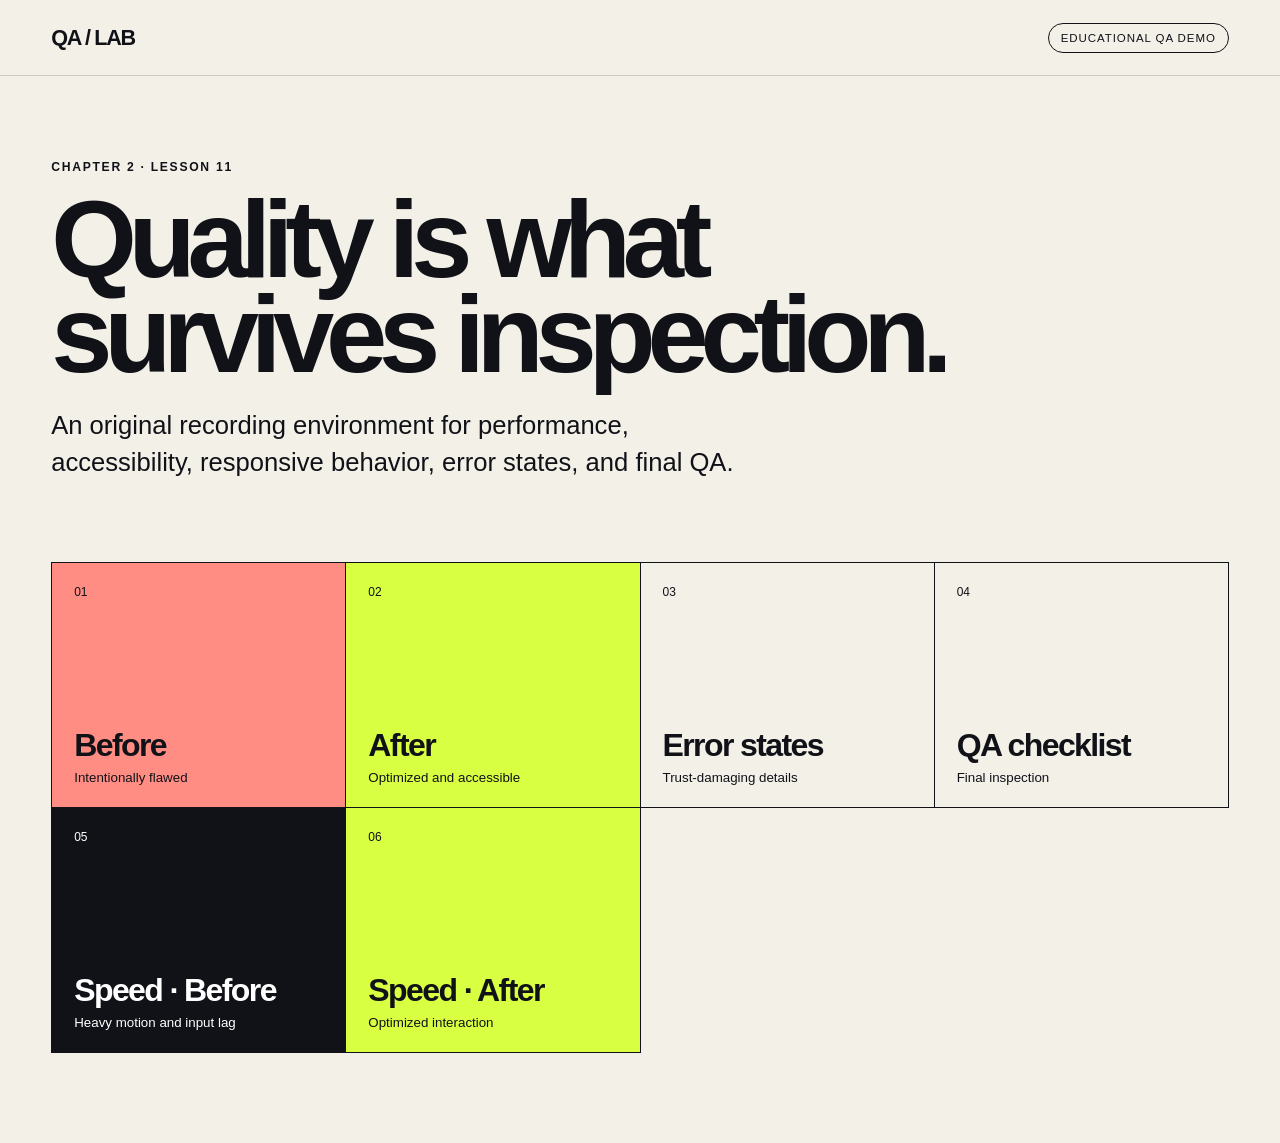
==== index.html @ 867ff60d "Add PageSpeed before and after comparison (index.html)" ====
<!doctype html>
<html lang="en">
<head>
  <meta charset="utf-8">
  <meta name="viewport" content="width=device-width, initial-scale=1">
  <meta name="robots" content="noindex, nofollow">
  <title>Portfolio QA Demo</title>
  <link rel="stylesheet" href="styles.css">
</head>
<body>
  <header class="topbar">
    <a class="brand" href="index.html">QA / LAB</a>
    <span class="demo-label">Educational QA Demo</span>
  </header>
  <main class="landing">
    <p class="eyebrow">CHAPTER 2 · LESSON 11</p>
    <h1>Quality is what<br>survives inspection.</h1>
    <p class="lede">An original recording environment for performance, accessibility, responsive behavior, error states, and final QA.</p>
    <section class="route-grid" aria-label="Demo pages">
      <a class="route-card bad" href="before.html"><span>01</span><strong>Before</strong><small>Intentionally flawed</small></a>
      <a class="route-card good" href="after.html"><span>02</span><strong>After</strong><small>Optimized and accessible</small></a>
      <a class="route-card" href="error-states.html"><span>03</span><strong>Error states</strong><small>Trust-damaging details</small></a>
      <a class="route-card" href="qa-checklist.html"><span>04</span><strong>QA checklist</strong><small>Final inspection</small></a>
      <a class="route-card slow" href="slow-interaction.html"><span>05</span><strong>Speed · Before</strong><small>Heavy motion and input lag</small></a>
      <a class="route-card good" href="optimized-interaction.html"><span>06</span><strong>Speed · After</strong><small>Optimized interaction</small></a>
    </section>
  </main>
</body>
</html>
---- styles.css ----
:root {
  --ink: #111218;
  --paper: #f3f0e8;
  --lime: #d9ff43;
  --violet: #7a5cff;
  --red: #df3d32;
  --green: #147a49;
  --line: rgba(17, 18, 24, .18);
}
* { box-sizing: border-box; }
html { background: var(--paper); color: var(--ink); font-family: Arial, Helvetica, sans-serif; }
body { margin: 0; min-height: 100vh; }
a { color: inherit; }
.topbar { height: 76px; padding: 0 4vw; display: flex; align-items: center; justify-content: space-between; border-bottom: 1px solid var(--line); }
.brand { font-weight: 900; letter-spacing: -.06em; text-decoration: none; font-size: 1.35rem; }
.demo-label { padding: 8px 12px; border: 1px solid currentColor; border-radius: 100px; font-size: .72rem; letter-spacing: .08em; text-transform: uppercase; }
.landing, .case { padding: 8vh 4vw 10vh; }
.eyebrow { font-size: .76rem; font-weight: 800; letter-spacing: .14em; }
h1 { margin: 18px 0 24px; max-width: 1050px; font-size: clamp(3.5rem, 8.6vw, 8.5rem); line-height: .86; letter-spacing: -.075em; }
.lede { max-width: 690px; font-size: clamp(1.1rem, 2vw, 1.65rem); line-height: 1.45; }
.route-grid { margin-top: 9vh; display: grid; grid-template-columns: repeat(4, 1fr); border: solid var(--ink); border-width: 1px 0 0 1px; }
.route-card { min-height: 245px; padding: 22px; display: flex; flex-direction: column; border: solid var(--ink); border-width: 0 1px 1px 0; text-decoration: none; transition: transform .2s, background .2s; }
.route-card:hover { background: var(--lime); transform: translateY(-5px); }
.route-card.bad { background: #ff8d83; }
.route-card.good { background: var(--lime); }
.route-card.slow { background: #111218; color: #fff; }
.route-card.slow:hover { background: var(--violet); }
.route-card span { font-size: .75rem; }
.route-card strong { margin-top: auto; font-size: 2rem; letter-spacing: -.05em; }
.route-card small { margin-top: 6px; }
.case-head { display: flex; align-items: end; justify-content: space-between; gap: 30px; margin-bottom: 45px; }
.case-head h1 { font-size: clamp(3rem, 7vw, 7rem); margin-bottom: 0; }
.status-pill { flex: none; padding: 11px 16px; border-radius: 100px; font-size: .78rem; font-weight: 800; letter-spacing: .08em; }
.status-pill.fail { background: #ff8d83; }
.status-pill.pass { background: var(--lime); }
.project-shell { border: 1px solid var(--ink); background: #fff; box-shadow: 14px 14px 0 var(--ink); }
.project-nav { padding: 18px 24px; display: flex; justify-content: space-between; border-bottom: 1px solid var(--ink); font-weight: 800; }
.project-links { display: flex; gap: 24px; }
.hero { padding: 7vw 5vw; display: grid; grid-template-columns: 1.25fr .75fr; gap: 4vw; align-items: center; background: #e8e5dc; }
.hero h2 { margin: 0; font-size: clamp(3rem, 7vw, 7.2rem); line-height: .88; letter-spacing: -.07em; }
.hero p { font-size: 1.15rem; line-height: 1.55; }
.poster { min-height: 420px; background: var(--violet); display: grid; place-items: center; overflow: hidden; }
.poster-shape { width: 72%; aspect-ratio: 1; background: var(--lime); border-radius: 48% 52% 42% 58%; transform: rotate(18deg); }
.metrics { display: grid; grid-template-columns: repeat(3, 1fr); }
.metric { padding: 28px; border: solid var(--ink); border-width: 1px 1px 0 0; }
.metric b { display: block; margin-top: 18px; font-size: 2.4rem; }
.low-contrast { color: #b8b8b8; }
.form-box { margin-top: 50px; padding: 30px; border-top: 1px solid var(--line); }
.field-label { display: block; margin-bottom: 9px; font-weight: 800; }
input { width: min(100%, 520px); padding: 15px; border: 2px solid var(--ink); font: inherit; }
input:focus { outline: 4px solid rgba(122,92,255,.3); }
.error-input { border-color: var(--red); }
.error-copy { color: #b42318; font-weight: 700; margin: 9px 0; }
.primary-button { display: inline-block; margin-top: 16px; padding: 14px 20px; border: 2px solid var(--ink); background: var(--ink); color: #fff; text-decoration: none; font-weight: 800; }
.primary-button:hover { background: var(--violet); }
.comparison-grid { display: grid; grid-template-columns: 1fr 1fr; gap: 24px; }
.panel { padding: 28px; border: 1px solid var(--ink); background: #fff; }
.panel h2 { margin-top: 0; font-size: 2rem; letter-spacing: -.04em; }
.tag { display: inline-block; padding: 5px 9px; border: 1px solid currentColor; border-radius: 100px; font-size: .7rem; font-weight: 800; }
.tag.fail { color: #a6231a; background: #ffe0dc; }
.tag.pass { color: #0f673d; background: #dff8e9; }
.issue-list { display: grid; gap: 18px; margin-top: 34px; }
.issue { padding: 22px; border: 1px solid var(--line); }
.issue-row { display: flex; justify-content: space-between; gap: 18px; align-items: center; }
.coming-card { min-height: 180px; display: grid; place-items: center; background: #e8e5dc; border: 1px dashed #767676; text-align: center; }
.browser-404 { padding: 35px; background: var(--ink); color: #fff; }
.browser-404 strong { display: block; font-size: 5rem; color: var(--lime); }
.copy-edit del { color: #9e2b25; }
.copy-edit ins { color: var(--green); text-decoration: none; font-weight: 800; }
.checklist { margin-top: 45px; border-top: 1px solid var(--ink); }
.check-row { display: grid; grid-template-columns: 56px 1fr auto; align-items: center; padding: 22px 0; border-bottom: 1px solid var(--ink); }
.check-icon { width: 30px; height: 30px; display: grid; place-items: center; border-radius: 50%; background: var(--lime); font-weight: 900; }
.check-row strong { font-size: clamp(1.3rem, 3vw, 2.3rem); letter-spacing: -.04em; }
.check-row span:last-child { font-size: .75rem; font-weight: 800; }
.progress-block { margin-top: 60px; padding: 36px; background: var(--ink); color: #fff; }
.progress-line { height: 18px; background: #35363d; overflow: hidden; }
.progress-fill { height: 100%; width: 0; background: var(--lime); transition: width 1.8s cubic-bezier(.2,.8,.2,1); }
.progress-block.ready .progress-fill { width: 100%; }
.progress-meta { margin-top: 18px; display: flex; justify-content: space-between; align-items: end; }
.progress-meta b { font-size: clamp(3rem, 8vw, 8rem); letter-spacing: -.08em; }
.finished { color: var(--lime); font-weight: 900; letter-spacing: .1em; }

/* Intentional BEFORE defects for demonstration. */
.before-page .project-shell { width: 1180px; }
.before-page .hero { grid-template-columns: 760px 330px; }
.before-page .poster-shape { animation: wobble .35s linear infinite alternate; }
.before-page .noisy-card { animation: pulse .45s infinite alternate; }
.before-page .form-box .error-input { border-color: var(--red); }
@keyframes wobble { to { transform: rotate(29deg) scale(1.08); } }
@keyframes pulse { to { filter: hue-rotate(80deg); transform: translateY(-4px); } }
@media (max-width: 860px) {
  .route-grid { grid-template-columns: 1fr 1fr; }
  .case-head { align-items: start; flex-direction: column; }
  body:not(.before-page) .hero { grid-template-columns: 1fr; }
  body:not(.before-page) .metrics { grid-template-columns: 1fr; }
  .comparison-grid { grid-template-columns: 1fr; }
}
@media (max-width: 520px) {
  .route-grid { grid-template-columns: 1fr; }
  .topbar { padding: 0 20px; }
  .landing, .case { padding-left: 20px; padding-right: 20px; }
  .project-links { display: none; }
  .poster { min-height: 300px; }
  .check-row { grid-template-columns: 46px 1fr; }
  .check-row span:last-child { display: none; }
  .progress-meta { align-items: start; flex-direction: column; }
}
@media (prefers-reduced-motion: reduce) {
  *, *::before, *::after { scroll-behavior: auto !important; animation-duration: .01ms !important; animation-iteration-count: 1 !important; transition-duration: .01ms !important; }
}
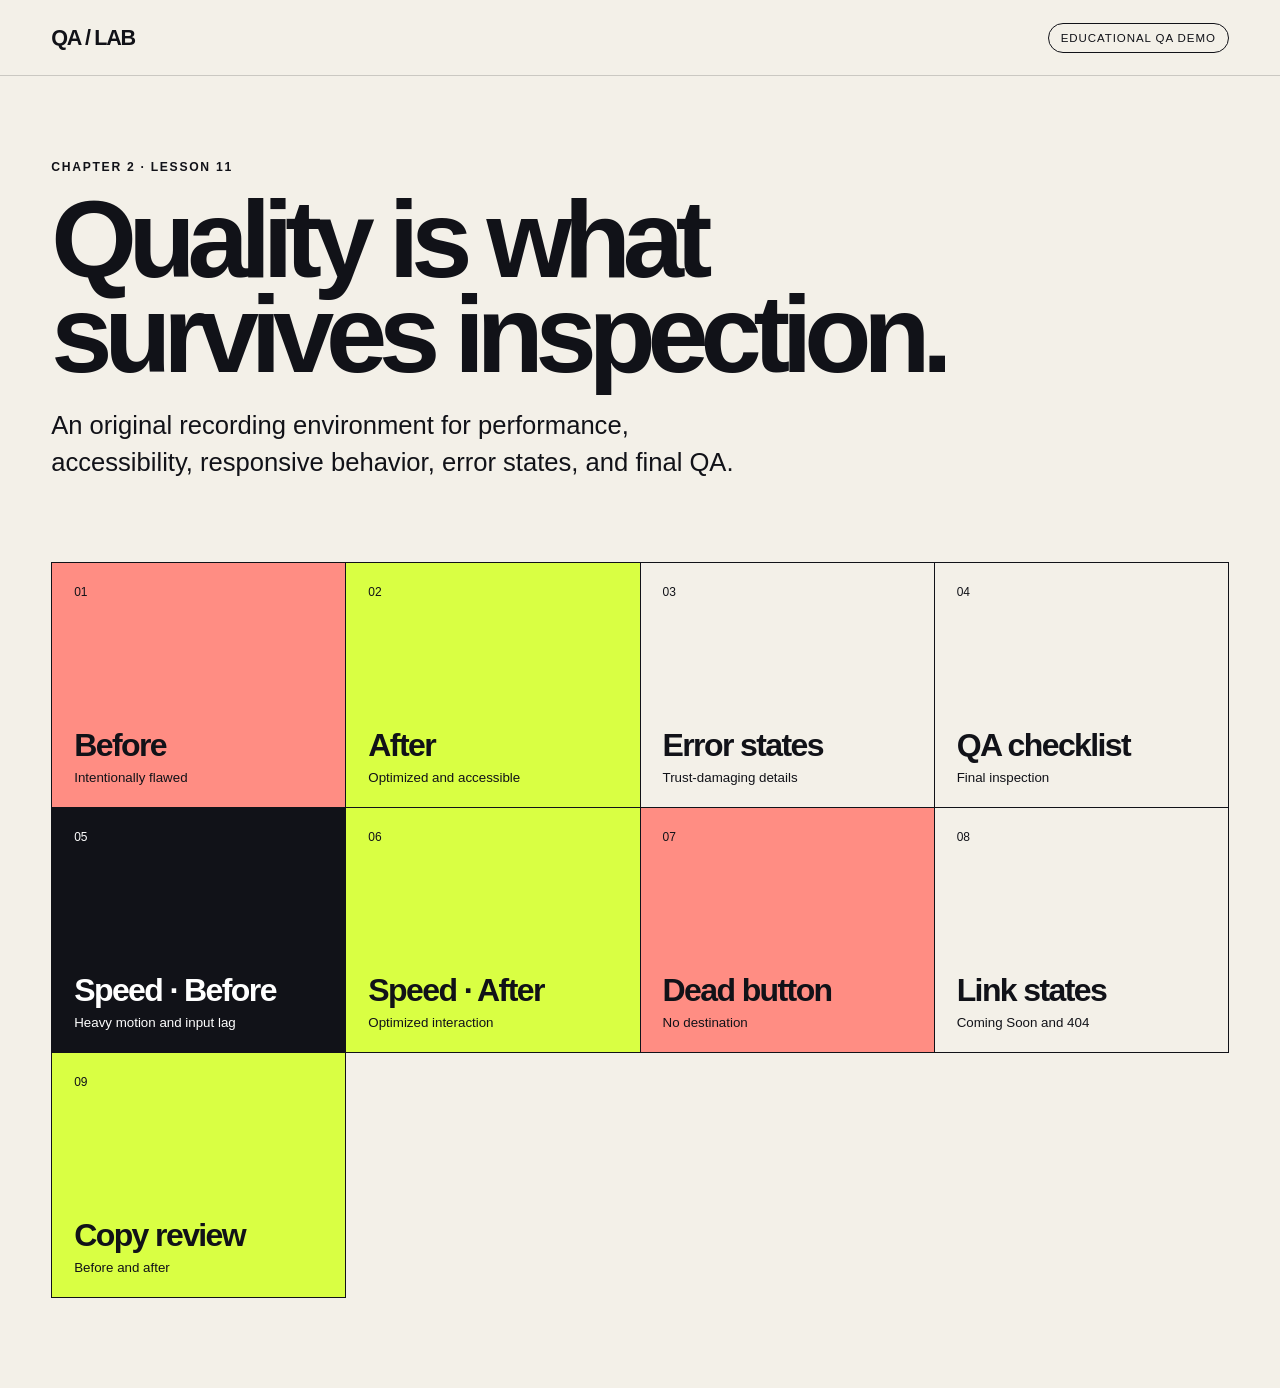
==== commit 8b6414c2: "Add isolated trust QA recording pages" ====
--- a/index.html
+++ b/index.html
@@ -23,6 +23,9 @@
       <a class="route-card" href="qa-checklist.html"><span>04</span><strong>QA checklist</strong><small>Final inspection</small></a>
       <a class="route-card slow" href="slow-interaction.html"><span>05</span><strong>Speed · Before</strong><small>Heavy motion and input lag</small></a>
       <a class="route-card good" href="optimized-interaction.html"><span>06</span><strong>Speed · After</strong><small>Optimized interaction</small></a>
+      <a class="route-card bad" href="dead-button.html"><span>07</span><strong>Dead button</strong><small>No destination</small></a>
+      <a class="route-card" href="coming-soon.html"><span>08</span><strong>Link states</strong><small>Coming Soon and 404</small></a>
+      <a class="route-card good" href="copy-review.html"><span>09</span><strong>Copy review</strong><small>Before and after</small></a>
     </section>
   </main>
 </body>
--- a/styles.css
+++ b/styles.css
@@ -108,3 +108,128 @@
 @media (prefers-reduced-motion: reduce) {
   *, *::before, *::after { scroll-behavior: auto !important; animation-duration: .01ms !important; animation-iteration-count: 1 !important; transition-duration: .01ms !important; }
 }
+
+/* Isolated trust-state recording pages. */
+.trust-page { background: #f3f0e8; }
+.trust-case { padding: 7vh 4vw 10vh; }
+.trust-heading { display: flex; align-items: end; justify-content: space-between; gap: 32px; margin-bottom: 42px; }
+.trust-heading h1 { margin-bottom: 0; font-size: clamp(3.2rem, 7vw, 7.4rem); }
+.project-stage { border: 1px solid var(--ink); background: #fff; box-shadow: 14px 14px 0 var(--ink); }
+.project-stage-bar { display: flex; justify-content: space-between; padding: 15px 20px; border-bottom: 1px solid var(--ink); font-size: .72rem; font-weight: 900; letter-spacing: .1em; }
+.feature-project { display: grid; grid-template-columns: 1.05fr .95fr; min-height: 540px; }
+.feature-project-art { position: relative; min-height: 540px; overflow: hidden; background: #694cff; color: var(--ink); }
+.art-index { position: absolute; left: 28px; top: 25px; z-index: 2; font-size: .8rem; font-weight: 900; }
+.art-word { position: absolute; left: 5%; top: 50%; z-index: 2; transform: translateY(-50%); font-size: clamp(4rem, 10vw, 10rem); font-weight: 900; letter-spacing: -.1em; }
+.art-disc { position: absolute; right: -5%; bottom: -24%; width: 55%; aspect-ratio: 1; border: 44px solid var(--lime); border-radius: 50%; }
+.feature-project-copy { padding: clamp(36px, 5vw, 78px); display: flex; flex-direction: column; justify-content: center; }
+.feature-project-copy h2 { margin: 12px 0 20px; max-width: 560px; font-size: clamp(2.7rem, 5.4vw, 5.8rem); line-height: .9; letter-spacing: -.065em; }
+.feature-project-copy > p:not(.eyebrow) { max-width: 560px; font-size: 1.15rem; line-height: 1.55; }
+.project-meta { display: grid; grid-template-columns: 1fr 1fr; gap: 20px; margin: 24px 0 36px; padding-top: 22px; border-top: 1px solid var(--line); }
+.project-meta div { display: grid; gap: 6px; }
+.project-meta dt { color: #68686e; font-size: .72rem; font-weight: 900; letter-spacing: .1em; text-transform: uppercase; }
+.project-meta dd { margin: 0; font-weight: 800; }
+.dead-action-row { display: flex; flex-wrap: wrap; align-items: center; gap: 13px; }
+.dead-project-button { position: relative; min-width: 210px; padding: 17px 20px; display: flex; justify-content: space-between; border: 2px solid var(--ink); background: var(--ink); color: #fff; font: 800 1rem Arial, sans-serif; cursor: pointer; transition: transform .08s, box-shadow .08s; }
+.dead-project-button::after { content: ""; position: absolute; inset: -8px; border: 2px solid var(--violet); opacity: 0; transform: scale(.92); pointer-events: none; }
+.dead-project-button:active { transform: translate(3px, 3px); box-shadow: -3px -3px 0 var(--violet); }
+.dead-project-button:active::after { opacity: 1; transform: scale(1); }
+.dead-project-button:focus-visible { outline: 4px solid var(--lime); outline-offset: 4px; }
+.qa-flag { padding: 10px 12px; border: 1px solid #a6231a; background: #ffe0dc; color: #8d1e17; font-size: .72rem; font-weight: 900; letter-spacing: .07em; }
+.recording-note { margin: 34px 0 0; color: #55565d; font-size: .9rem; }
+.recording-note span { color: var(--red); }
+
+@media (max-width: 860px) {
+  .trust-heading { align-items: start; flex-direction: column; }
+  .feature-project { grid-template-columns: 1fr; }
+  .feature-project-art { min-height: 420px; }
+}
+
+@media (max-width: 520px) {
+  .trust-case { padding-left: 20px; padding-right: 20px; }
+  .trust-heading h1 { font-size: 3.2rem; }
+  .project-stage { box-shadow: 8px 8px 0 var(--ink); }
+  .project-stage-bar { gap: 16px; }
+  .project-stage-bar span:last-child { display: none; }
+  .feature-project-art { min-height: 330px; }
+  .feature-project-copy { padding: 30px 24px; }
+  .project-meta { grid-template-columns: 1fr; }
+  .dead-project-button { width: 100%; }
+}
+
+.destination-grid { display: grid; grid-template-columns: 1fr 1fr; gap: 24px; }
+.destination-card { min-width: 0; border: 1px solid var(--ink); background: #fff; color: inherit; text-decoration: none; box-shadow: 10px 10px 0 var(--ink); }
+.destination-art { position: relative; min-height: 360px; overflow: hidden; display: grid; place-items: center; border-bottom: 1px solid var(--ink); }
+.destination-art > span { position: relative; z-index: 2; font-size: clamp(3.4rem, 8vw, 8rem); font-weight: 900; letter-spacing: -.09em; }
+.destination-art i { position: absolute; display: block; }
+.delta-art { background: #d7d3ca; color: #8b8983; filter: grayscale(1); }
+.delta-art i { width: 44%; aspect-ratio: 1; border: 34px solid #aaa8a2; border-radius: 50%; }
+.archive-art { background: #ff795f; }
+.archive-art i { width: 60%; height: 32%; background: var(--lime); transform: rotate(-12deg); }
+.destination-copy { padding: 26px; }
+.destination-topline { display: flex; align-items: center; justify-content: space-between; gap: 12px; font-size: .72rem; font-weight: 900; letter-spacing: .08em; }
+.destination-copy h2 { margin: 28px 0 10px; font-size: clamp(2.3rem, 4vw, 4.2rem); line-height: .92; letter-spacing: -.06em; }
+.destination-copy p { max-width: 520px; min-height: 52px; font-size: 1rem; line-height: 1.5; }
+.coming-status, .link-callout { min-height: 54px; margin-top: 26px; padding: 15px 17px; display: flex; align-items: center; justify-content: space-between; border: 2px solid var(--ink); font-weight: 900; }
+.coming-status { border-color: #989792; color: #74736f; background: #eceae5; cursor: not-allowed; }
+.destination-disabled { cursor: not-allowed; }
+.destination-disabled:hover { transform: none; }
+.destination-link { transition: transform .18s, box-shadow .18s; }
+.destination-link:hover { transform: translate(-5px, -5px); box-shadow: 15px 15px 0 var(--ink); }
+.destination-link:focus-visible { outline: 5px solid var(--violet); outline-offset: 5px; }
+
+.copy-workspace { border: 1px solid var(--ink); background: #fff; box-shadow: 14px 14px 0 var(--ink); }
+.copy-toolbar { min-height: 70px; padding: 12px 18px; display: flex; align-items: center; justify-content: space-between; gap: 18px; border-bottom: 1px solid var(--ink); font-size: .72rem; font-weight: 900; letter-spacing: .08em; }
+.copy-toggle { display: flex; border: 1px solid var(--ink); }
+.copy-toggle button { min-width: 100px; padding: 11px 16px; border: 0; background: #fff; color: var(--ink); font: 900 .78rem Arial, sans-serif; cursor: pointer; }
+.copy-toggle button + button { border-left: 1px solid var(--ink); }
+.copy-toggle button[aria-pressed="true"] { background: var(--ink); color: #fff; }
+.copy-toggle button:focus-visible { position: relative; z-index: 2; outline: 4px solid var(--lime); }
+.copy-document { min-height: 490px; grid-template-columns: 76px minmax(0, 850px); gap: clamp(26px, 5vw, 82px); align-content: center; padding: clamp(44px, 7vw, 100px); background: #f8f7f3; }
+.copy-document:not([hidden]) { display: grid; }
+.copy-document[hidden] { display: none; }
+.copy-margin { display: flex; flex-direction: column; gap: 54px; padding-top: 90px; color: #9a9994; font-size: .75rem; font-weight: 900; }
+.copy-document h2 { margin: 18px 0 32px; font-size: clamp(2.8rem, 5vw, 5.6rem); line-height: .95; letter-spacing: -.06em; }
+.copy-document p { margin: 17px 0; font-size: clamp(1.1rem, 1.8vw, 1.55rem); line-height: 1.55; }
+.copy-document mark { padding: 2px 4px; background: #ffc4bc; color: inherit; }
+.after-copy mark { background: var(--lime); }
+.copy-result { min-height: 78px; padding: 18px 24px; display: flex; justify-content: space-between; align-items: center; gap: 18px; border-top: 1px solid var(--ink); font-size: .76rem; font-weight: 900; letter-spacing: .08em; text-transform: uppercase; }
+.copy-workspace[data-copy-state="after"] .copy-result { background: var(--lime); }
+.copy-result strong { font-size: clamp(1rem, 2vw, 1.45rem); }
+
+.recovery-page { min-height: 100vh; background: var(--ink); color: #fff; }
+.recovery-page .topbar { border-color: rgba(255,255,255,.25); }
+.recovery-shell { min-height: calc(100vh - 76px); display: grid; grid-template-columns: 1.1fr .9fr; }
+.recovery-copy { padding: clamp(48px, 7vw, 112px) 4vw; display: flex; flex-direction: column; align-items: flex-start; justify-content: center; }
+.recovery-code { color: var(--lime); font-size: clamp(6rem, 16vw, 16rem); line-height: .72; letter-spacing: -.1em; }
+.recovery-copy h1 { margin: 34px 0 24px; font-size: clamp(3rem, 6vw, 6.7rem); }
+.recovery-copy > p:not(.eyebrow) { max-width: 620px; color: #c7c5bd; font-size: 1.15rem; line-height: 1.6; }
+.recovery-button { min-width: 280px; margin-top: 32px; padding: 18px 20px; display: flex; justify-content: space-between; border: 2px solid #fff; color: #fff; text-decoration: none; font-weight: 900; transition: background .18s, color .18s; }
+.recovery-button:hover, .recovery-button:focus-visible { background: var(--lime); border-color: var(--lime); color: var(--ink); }
+.recovery-button:focus-visible { outline: 4px solid #fff; outline-offset: 5px; }
+.recovery-art { position: relative; min-height: 620px; overflow: hidden; background: #654cff; display: grid; place-items: center; }
+.recovery-art b { position: relative; z-index: 2; font-size: clamp(4rem, 10vw, 10rem); line-height: .75; letter-spacing: -.08em; text-align: center; }
+.broken-line { position: absolute; height: 34px; background: var(--lime); transform: rotate(-36deg); }
+.line-one { width: 75%; left: -15%; top: 22%; }
+.line-two { width: 72%; right: -20%; bottom: 18%; }
+.broken-dot { position: absolute; width: 22%; aspect-ratio: 1; border: 26px solid #ff795f; border-radius: 50%; }
+.dot-one { right: 7%; top: 5%; }
+.dot-two { left: 5%; bottom: 4%; }
+
+@media (max-width: 860px) {
+  .destination-grid, .recovery-shell { grid-template-columns: 1fr; }
+  .recovery-art { min-height: 480px; }
+}
+
+@media (max-width: 520px) {
+  .destination-art { min-height: 280px; }
+  .destination-copy { padding: 21px; }
+  .destination-topline { align-items: start; flex-direction: column; }
+  .copy-toolbar { align-items: stretch; flex-direction: column; }
+  .copy-toggle, .copy-toggle button { width: 100%; }
+  .copy-document { grid-template-columns: 1fr; padding: 42px 24px; }
+  .copy-margin { display: none; }
+  .copy-result { align-items: start; flex-direction: column; }
+  .recovery-copy { padding: 54px 20px 70px; }
+  .recovery-button { min-width: 0; width: 100%; }
+  .recovery-art { min-height: 390px; }
+}
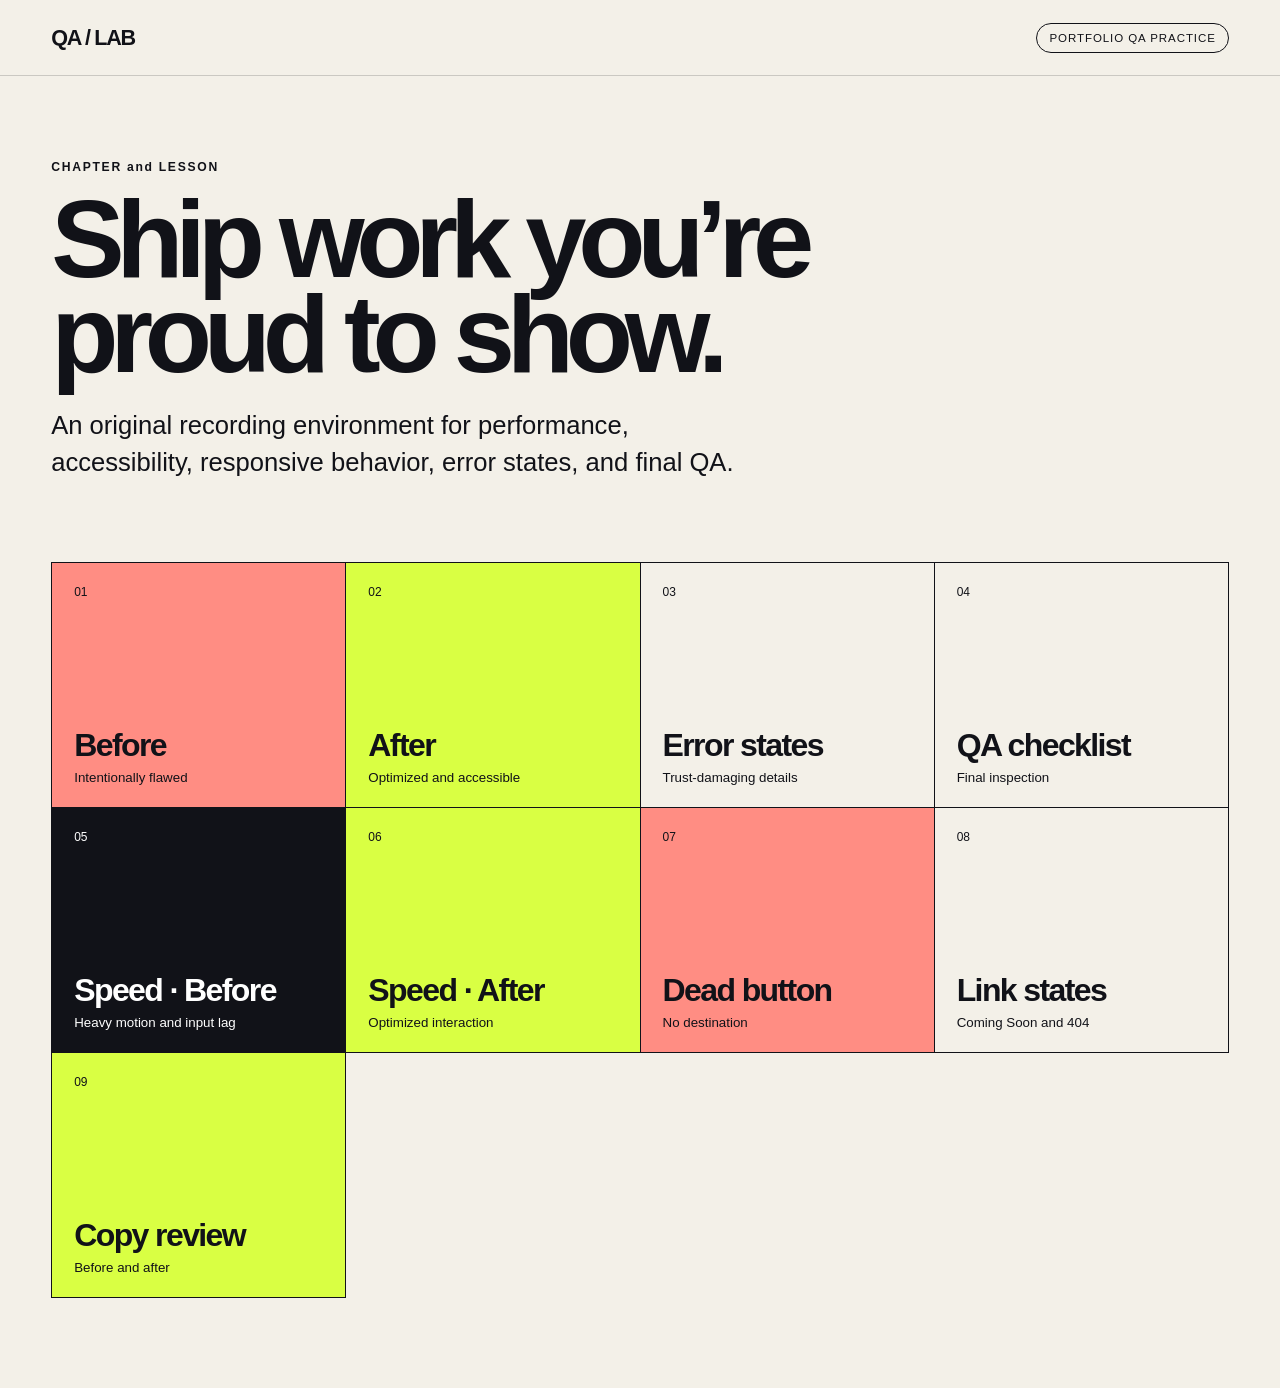
==== commit 2ff0b0be: "Initial portfolio QA demo" ====
--- a/index.html
+++ b/index.html
@@ -4,17 +4,17 @@
   <meta charset="utf-8">
   <meta name="viewport" content="width=device-width, initial-scale=1">
   <meta name="robots" content="noindex, nofollow">
-  <title>Portfolio QA Demo</title>
+  <title>Portfolio QA Demo Sample</title>
   <link rel="stylesheet" href="styles.css">
 </head>
 <body>
   <header class="topbar">
     <a class="brand" href="index.html">QA / LAB</a>
-    <span class="demo-label">Educational QA Demo</span>
+    <span class="demo-label">Portfolio QA Practice</span>
   </header>
   <main class="landing">
-    <p class="eyebrow">CHAPTER 2 · LESSON 11</p>
-    <h1>Quality is what<br>survives inspection.</h1>
+    <p class="eyebrow">CHAPTER and LESSON </p>
+    <h1>Ship work you’re<br>proud to show.</h1>
     <p class="lede">An original recording environment for performance, accessibility, responsive behavior, error states, and final QA.</p>
     <section class="route-grid" aria-label="Demo pages">
       <a class="route-card bad" href="before.html"><span>01</span><strong>Before</strong><small>Intentionally flawed</small></a>
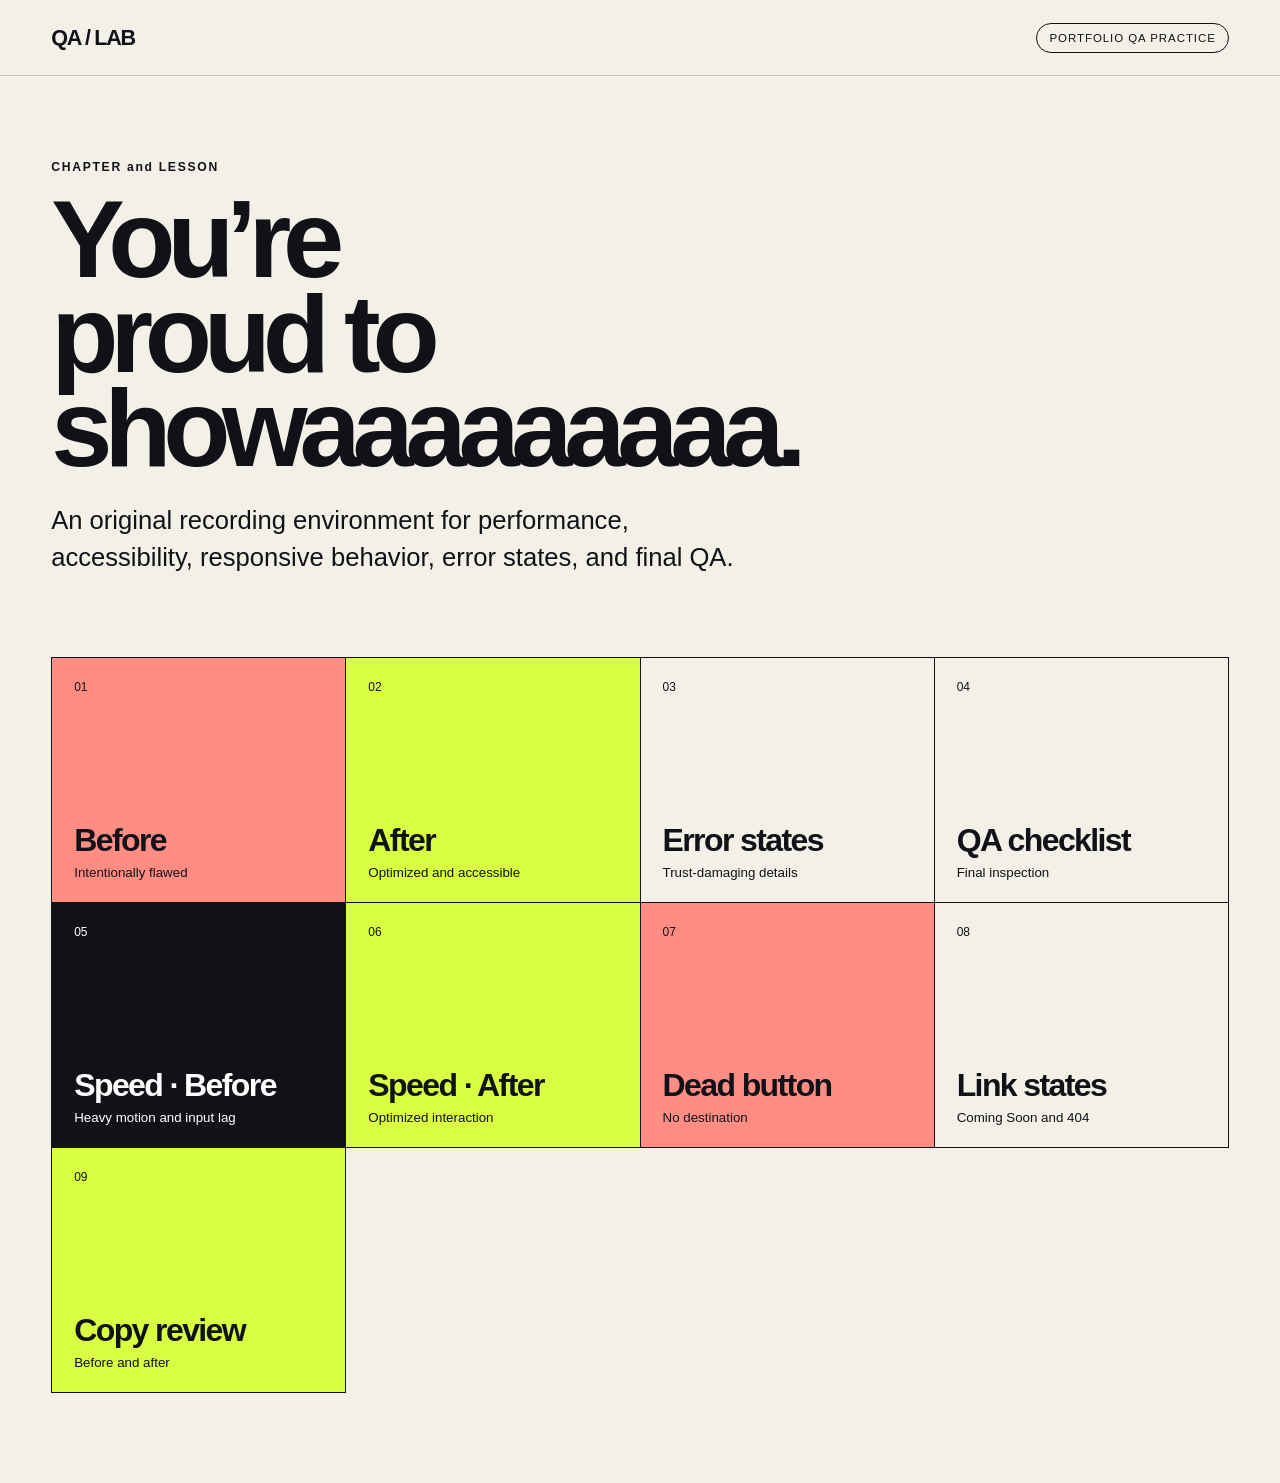
==== commit 15572b92: "Update homepage copy" ====
--- a/index.html
+++ b/index.html
@@ -14,7 +14,7 @@
   </header>
   <main class="landing">
     <p class="eyebrow">CHAPTER and LESSON </p>
-    <h1>Ship work you’re<br>proud to show.</h1>
+    <h1>You’re<br>proud to showaaaaaaaaa.</h1>
     <p class="lede">An original recording environment for performance, accessibility, responsive behavior, error states, and final QA.</p>
     <section class="route-grid" aria-label="Demo pages">
       <a class="route-card bad" href="before.html"><span>01</span><strong>Before</strong><small>Intentionally flawed</small></a>
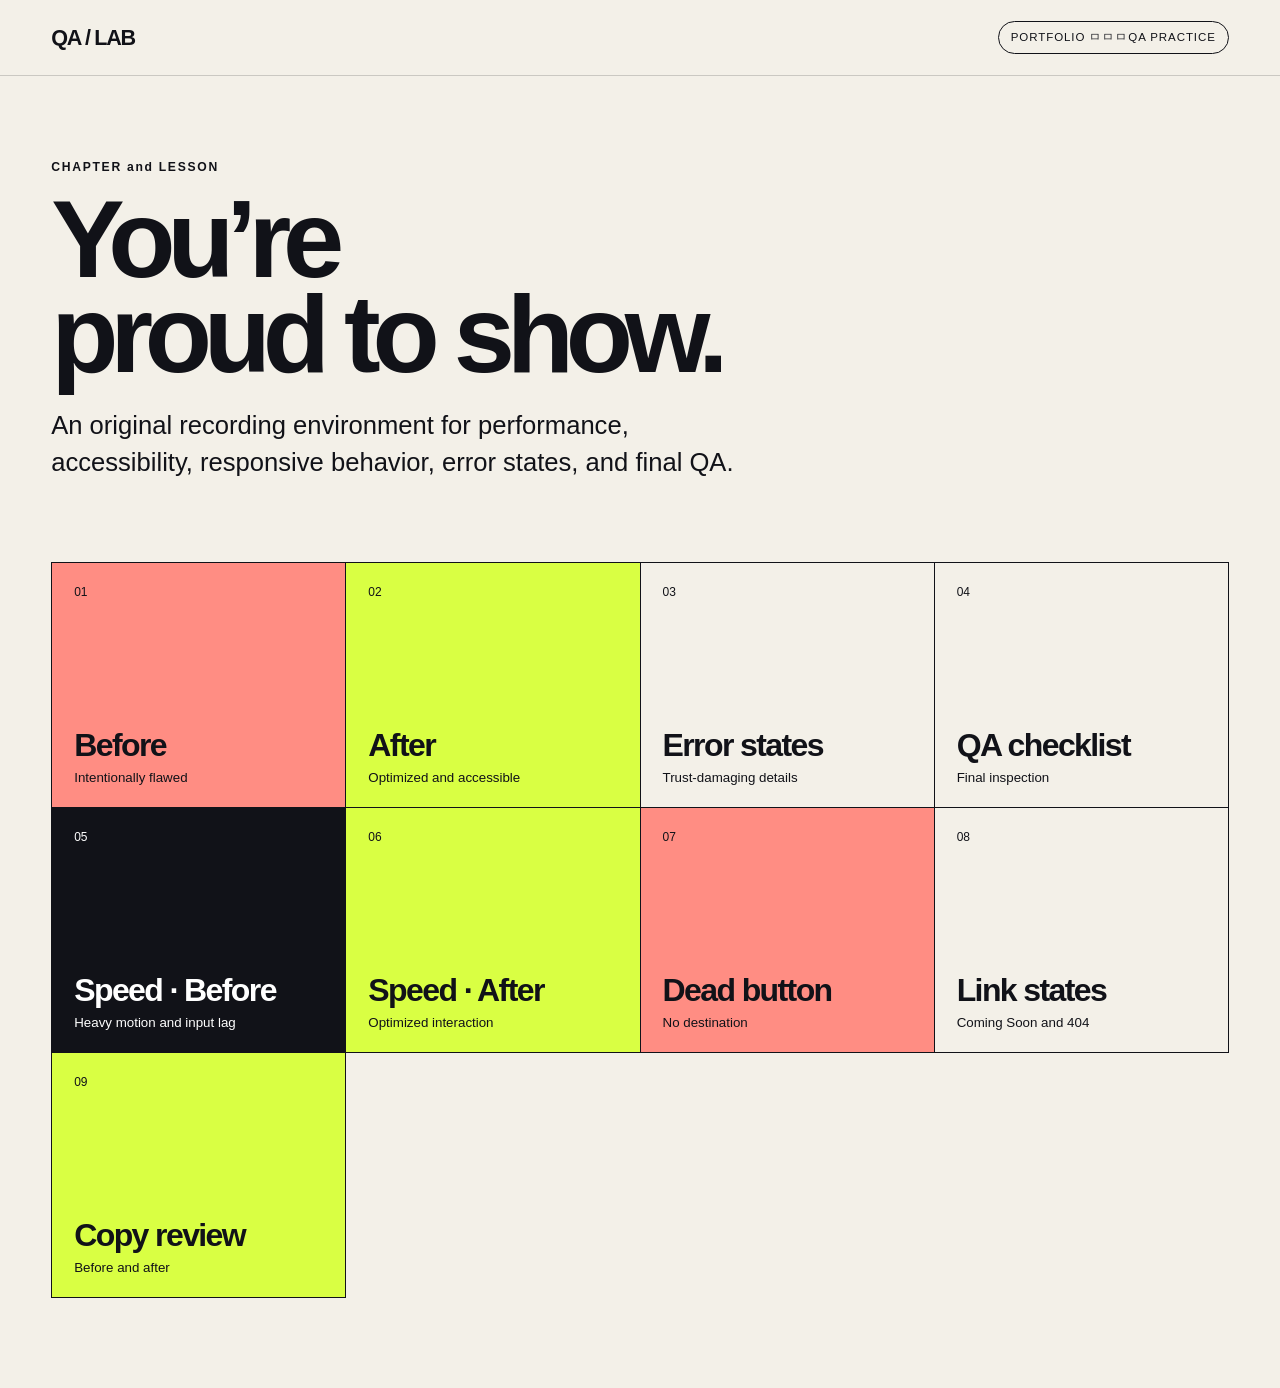
==== commit d6625096: "Update homepage copy" ====
--- a/index.html
+++ b/index.html
@@ -10,11 +10,11 @@
 <body>
   <header class="topbar">
     <a class="brand" href="index.html">QA / LAB</a>
-    <span class="demo-label">Portfolio QA Practice</span>
+    <span class="demo-label">Portfolio ㅁㅁㅁQA Practice</span>
   </header>
   <main class="landing">
     <p class="eyebrow">CHAPTER and LESSON </p>
-    <h1>You’re<br>proud to showaaaaaaaaa.</h1>
+    <h1>You’re<br>proud to show.</h1>
     <p class="lede">An original recording environment for performance, accessibility, responsive behavior, error states, and final QA.</p>
     <section class="route-grid" aria-label="Demo pages">
       <a class="route-card bad" href="before.html"><span>01</span><strong>Before</strong><small>Intentionally flawed</small></a>
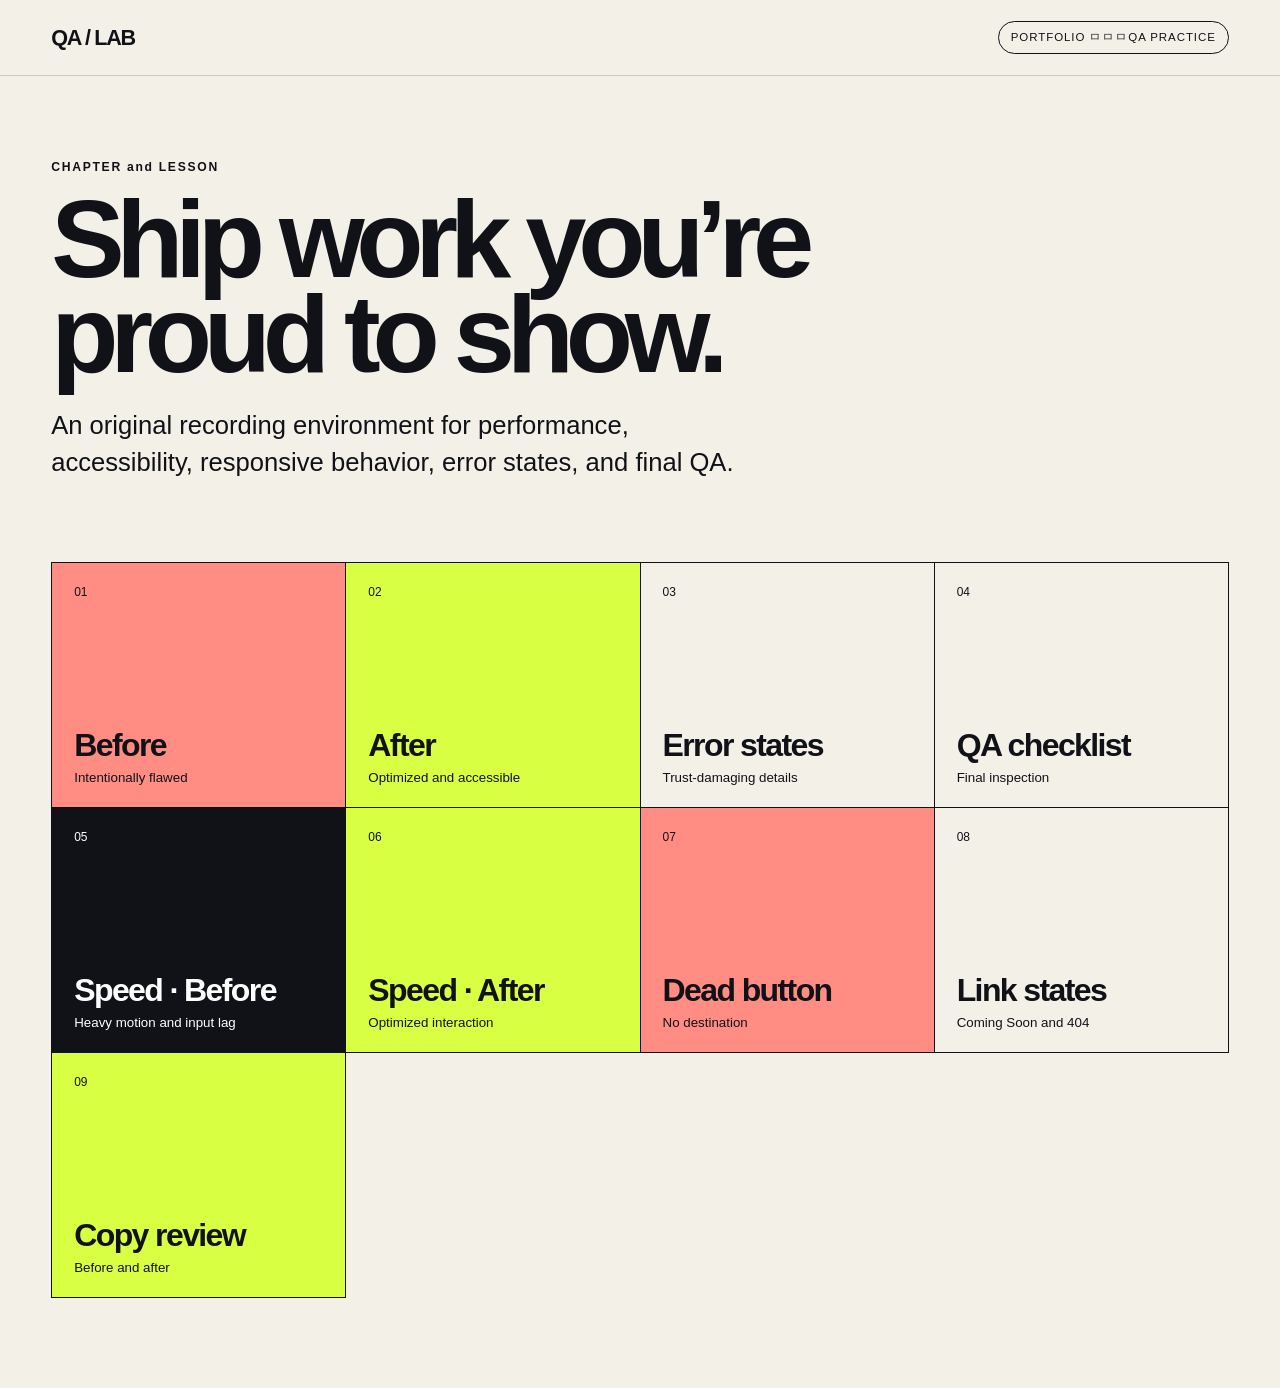
==== commit a129412f: "Merge branch 'main' of https://github.com/quality-lab-demo/portfolio-qa-demo" ====
--- a/index.html
+++ b/index.html
@@ -14,7 +14,7 @@
   </header>
   <main class="landing">
     <p class="eyebrow">CHAPTER and LESSON </p>
-    <h1>You’re<br>proud to show.</h1>
+    <h1>Ship work you’re<br>proud to show.</h1>
     <p class="lede">An original recording environment for performance, accessibility, responsive behavior, error states, and final QA.</p>
     <section class="route-grid" aria-label="Demo pages">
       <a class="route-card bad" href="before.html"><span>01</span><strong>Before</strong><small>Intentionally flawed</small></a>
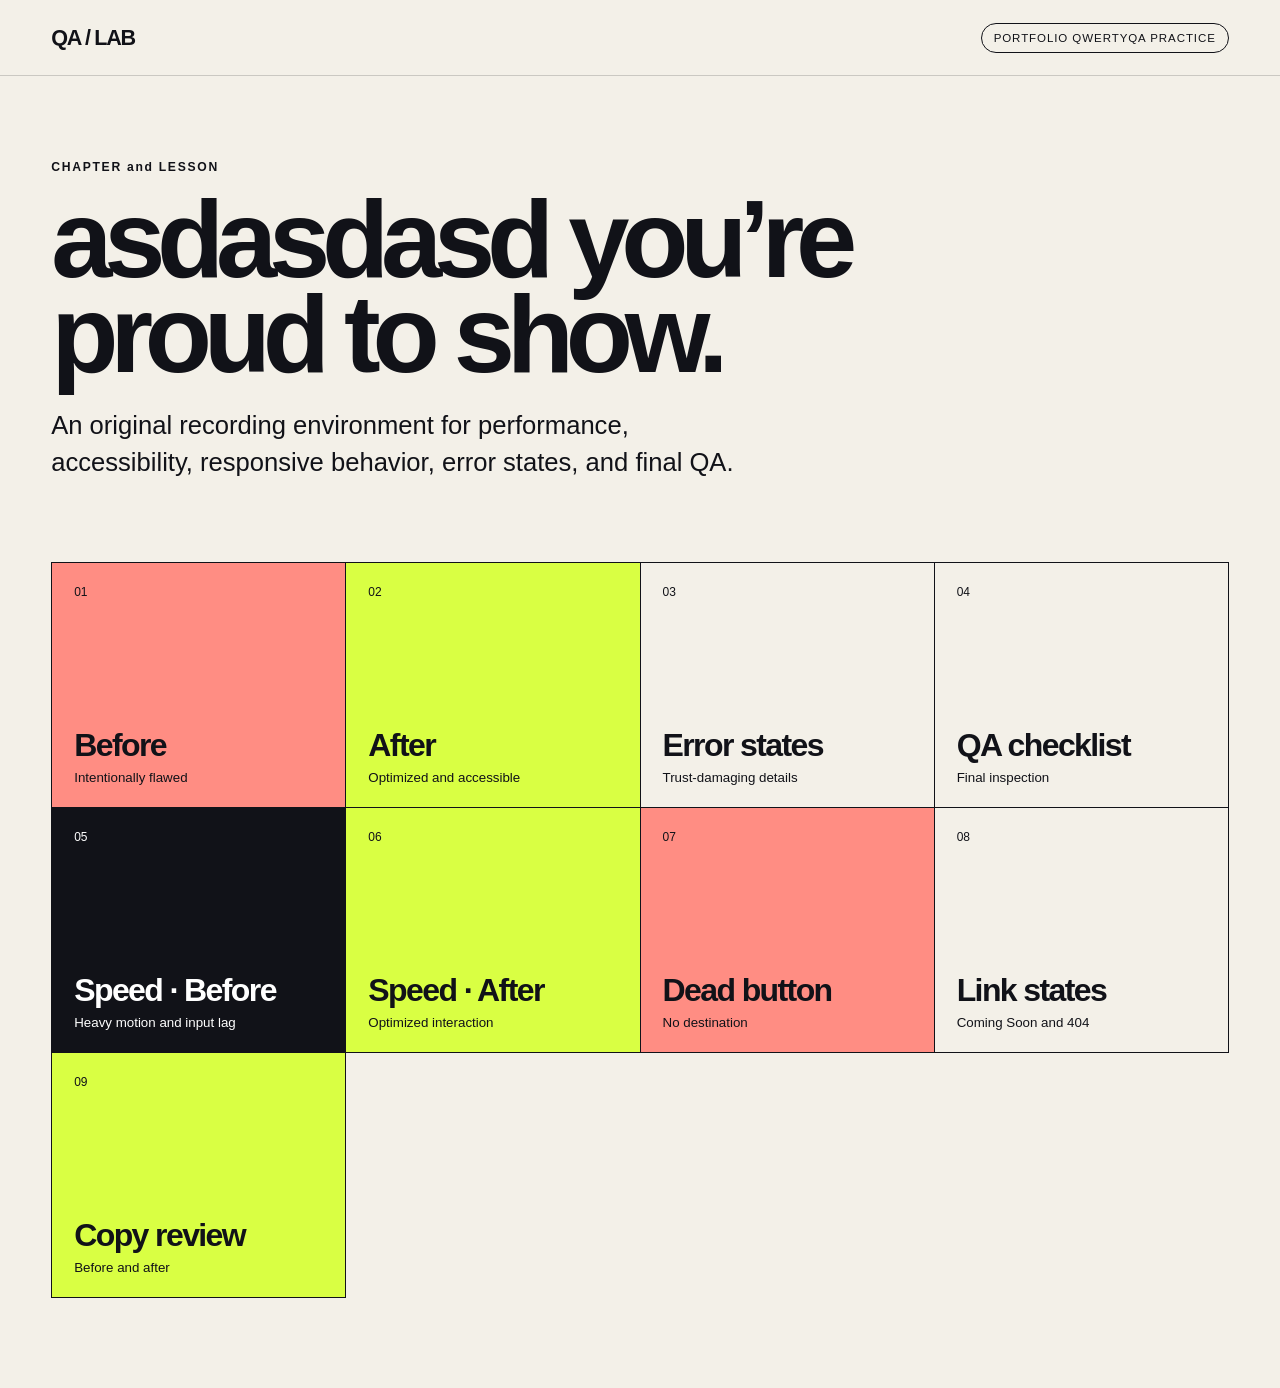
==== commit 0eebf62e: "Fix demo label and update heading text on homepage" ====
--- a/index.html
+++ b/index.html
@@ -10,11 +10,11 @@
 <body>
   <header class="topbar">
     <a class="brand" href="index.html">QA / LAB</a>
-    <span class="demo-label">Portfolio ㅁㅁㅁQA Practice</span>
+    <span class="demo-label">Portfolio qwertyQA Practice</span>
   </header>
   <main class="landing">
     <p class="eyebrow">CHAPTER and LESSON </p>
-    <h1>Ship work you’re<br>proud to show.</h1>
+    <h1>asdasdasd you’re<br>proud to show.</h1>
     <p class="lede">An original recording environment for performance, accessibility, responsive behavior, error states, and final QA.</p>
     <section class="route-grid" aria-label="Demo pages">
       <a class="route-card bad" href="before.html"><span>01</span><strong>Before</strong><small>Intentionally flawed</small></a>
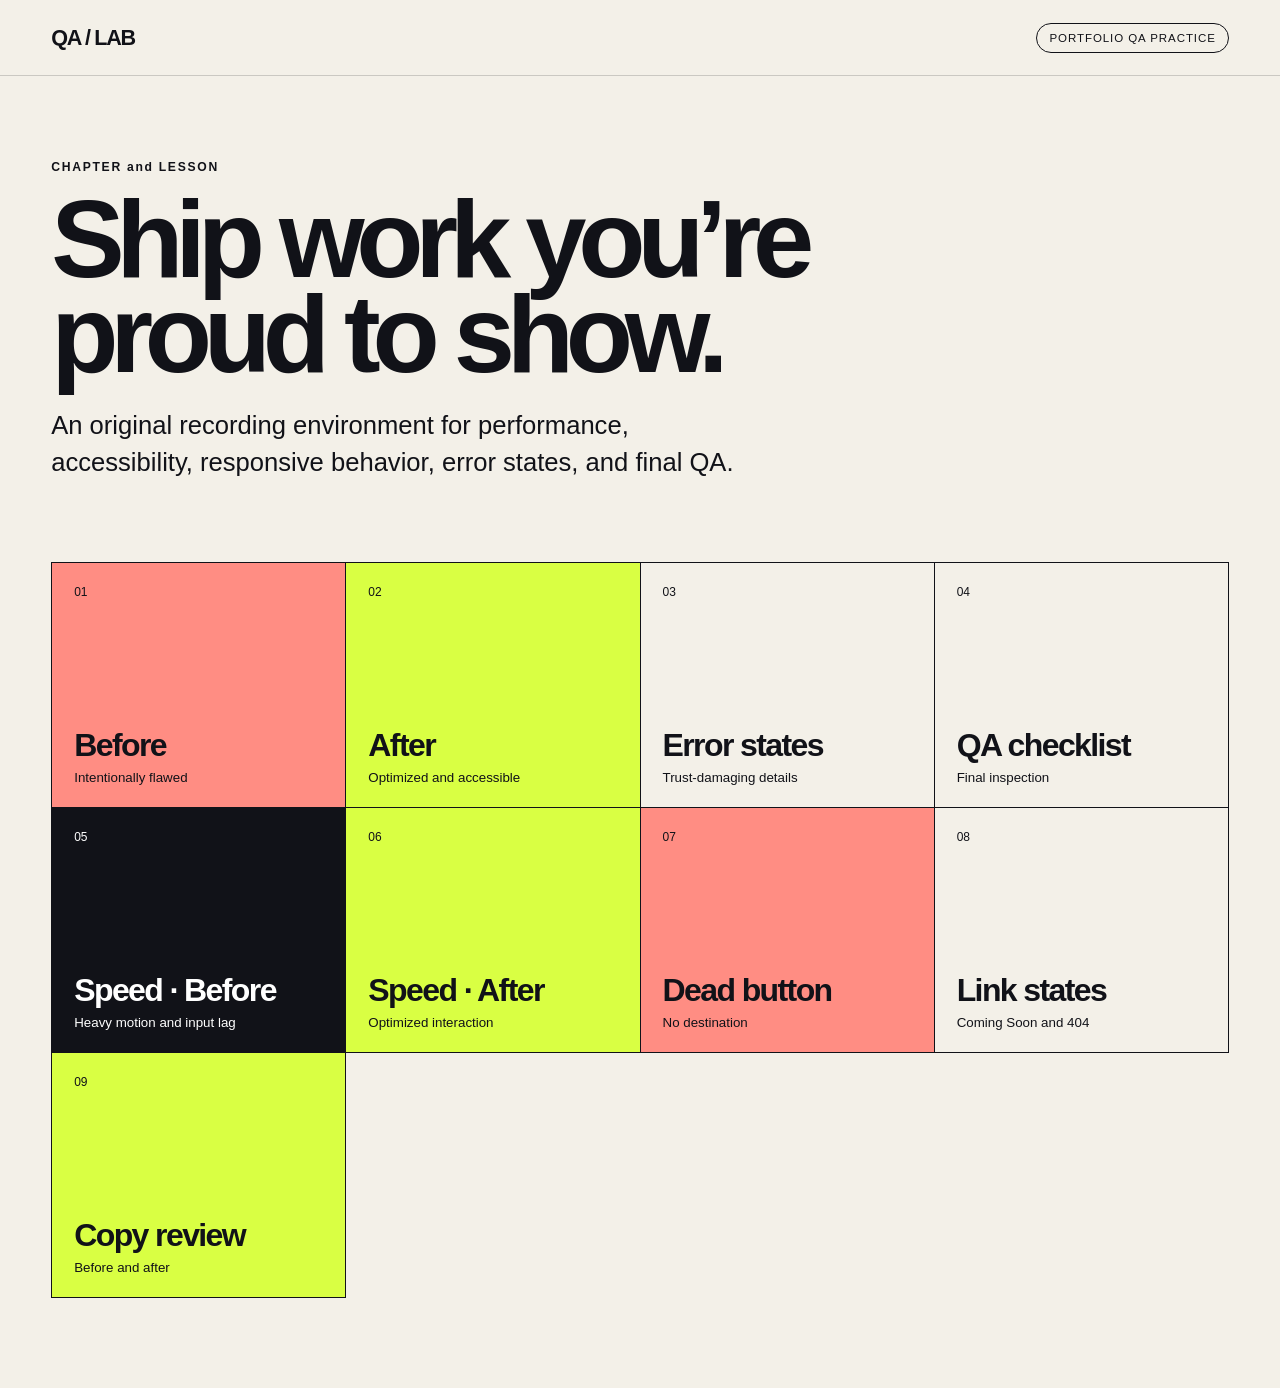
==== commit f4a2ed7c: "Fix2" ====
--- a/index.html
+++ b/index.html
@@ -10,11 +10,11 @@
 <body>
   <header class="topbar">
     <a class="brand" href="index.html">QA / LAB</a>
-    <span class="demo-label">Portfolio qwertyQA Practice</span>
+    <span class="demo-label">Portfolio QA Practice</span>
   </header>
   <main class="landing">
     <p class="eyebrow">CHAPTER and LESSON </p>
-    <h1>asdasdasd you’re<br>proud to show.</h1>
+    <h1>Ship work you’re<br>proud to show.</h1>
     <p class="lede">An original recording environment for performance, accessibility, responsive behavior, error states, and final QA.</p>
     <section class="route-grid" aria-label="Demo pages">
       <a class="route-card bad" href="before.html"><span>01</span><strong>Before</strong><small>Intentionally flawed</small></a>
